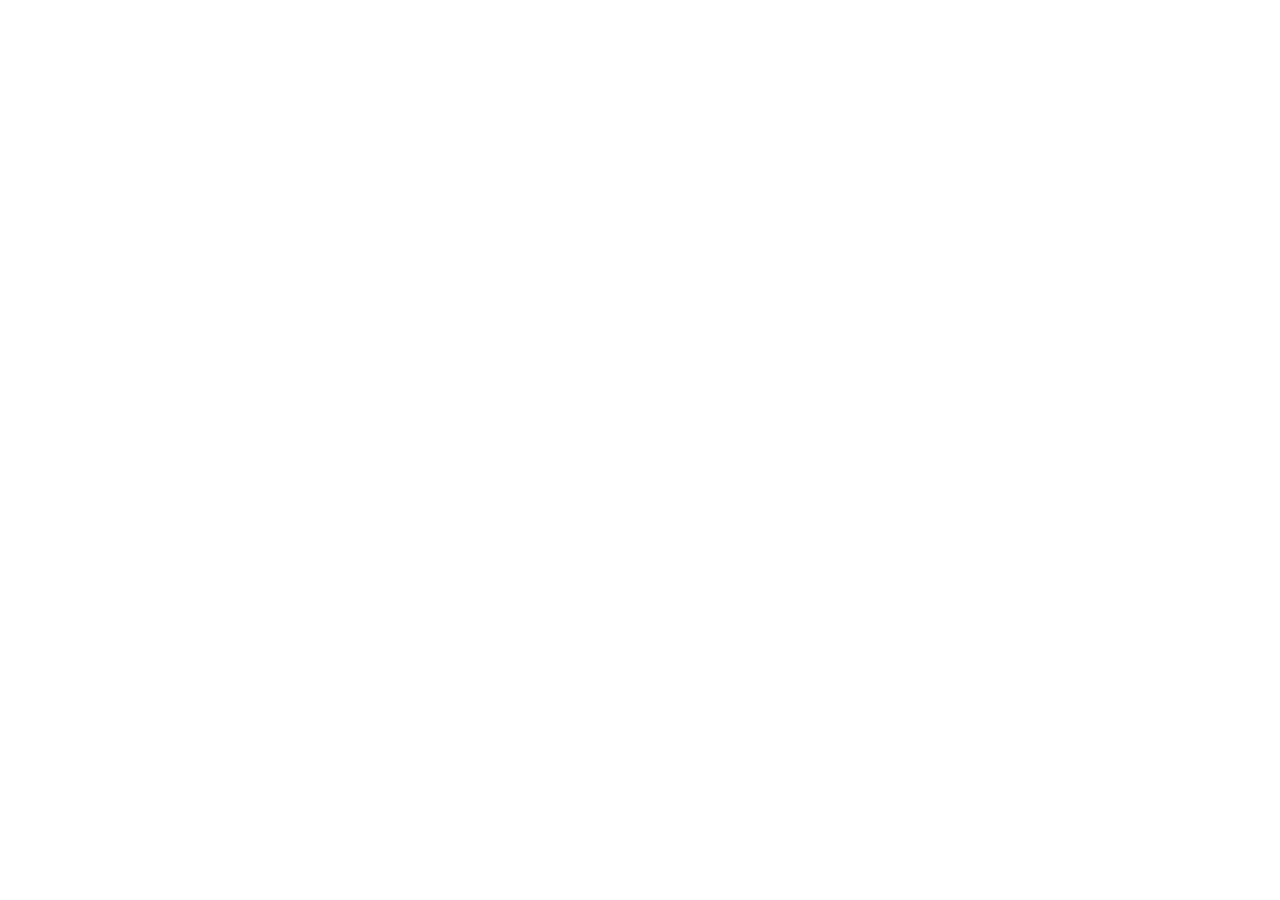
==== article-01.html @ f3f3010a "änderungen" ====
<!DOCTYPE html>
<html lang="en">
<head>
    <meta charset="UTF-8">
    <meta name="viewport" content="width=device-width, initial-scale=1.0">
    <title>Artikel</title>
    <link rel="stylesheet" href="./css/variables.css">
    <link rel="stylesheet" href="./css/fonts.css">
    <link rel="stylesheet" href="./css/style.css">
</head>
<body>
    <header>
        <nav>
            <a href=""></a><a href=""></a><a href=""></a>
        </nav>
    </header>
    
</body>
</html>
---- css/variables.css ----
:root {
/* Farben */
--primary-color: #4EA487;
--secondary-color: #F1C953;
--accent-color:  #54370D;

--text-color: #3D3D3D;
--text-light: #F8F5EB;
--background-color: #ffffff;

--error-color: #B9102F;
--success-color: #4EA487;

/* Schriftarten */
--font-body: 'Palanquin';
--font-heading: 'Palanquin Dark';
--font-heading-article:font-family: 'Arima';

/* Schriftgrößen */
--font-size-xs: 15px;
--font-size-sm: 16px;
--font-size-md: 24px;
--font-size-lg: 24px;
--font-size-xl: 32px;

--font-size-h2: 48px;
--font-size-h1: 64px;

/* Font Weight */
--font-weight-regular: 400;
--font-weight-bold: 700;

/* Line Height */
--line-height-sm: 1.2;
--line-height-md: 1.5;
--line-height-lg: 1.8;

/* Abstände */
--spacing-xs: 4px;
--spacing-sm: 8px;
--spacing-md: 16px;
--spacing-lg: 24px;
--spacing-xl: 32px;

/* Border Radius */
--radius-xs: 12px;
--radius-sm: 16px;
--radius-md: 30px;
--radius-lg: 40px;
--radius-xl: 53px;



/* Schatten */
--shadow-sm:  2px 4px 4px 0px #00000040;
--shadow-md: -9px 5px 20px 0px #00000040;
--shadow-lg: -2px 4px 11.6px 0px #00000040;

/* Transition */
--transition-fast: 0.2s ease;
--transition-normal: 0.3s ease;
}
---- css/fonts.css ----
/* palanquin-regular - latin */
@font-face {
  font-display: swap; /* Check https://developer.mozilla.org/en-US/docs/Web/CSS/@font-face/font-display for other options. */
  font-family: 'Palanquin';
  font-style: normal;
  font-weight: 400;
  src: url('../fonts/palanquin-v17-latin-regular.woff2') format('woff2'); /* Chrome 36+, Opera 23+, Firefox 39+, Safari 12+, iOS 10+ */
}
/* palanquin-600 - latin */
@font-face {
  font-display: swap; /* Check https://developer.mozilla.org/en-US/docs/Web/CSS/@font-face/font-display for other options. */
  font-family: 'Palanquin';
  font-style: normal;
  font-weight: 600;
  src: url('../fonts/palanquin-v17-latin-600.woff2') format('woff2'); /* Chrome 36+, Opera 23+, Firefox 39+, Safari 12+, iOS 10+ */
}
/* palanquin-700 - latin */
@font-face {
  font-display: swap; /* Check https://developer.mozilla.org/en-US/docs/Web/CSS/@font-face/font-display for other options. */
  font-family: 'Palanquin';
  font-style: normal;
  font-weight: 700;
  src: url('../fonts/palanquin-v17-latin-700.woff2') format('woff2'); /* Chrome 36+, Opera 23+, Firefox 39+, Safari 12+, iOS 10+ */
}

/* palanquin-dark-regular - latin */
@font-face {
  font-display: swap; /* Check https://developer.mozilla.org/en-US/docs/Web/CSS/@font-face/font-display for other options. */
  font-family: 'Palanquin Dark';
  font-style: normal;
  font-weight: 400;
  src: url('../fonts/palanquin-dark-v17-latin-regular.woff2') format('woff2'); /* Chrome 36+, Opera 23+, Firefox 39+, Safari 12+, iOS 10+ */
}
/* palanquin-dark-600 - latin */
@font-face {
  font-display: swap; /* Check https://developer.mozilla.org/en-US/docs/Web/CSS/@font-face/font-display for other options. */
  font-family: 'Palanquin Dark';
  font-style: normal;
  font-weight: 600;
  src: url('../fonts/palanquin-dark-v17-latin-600.woff2') format('woff2'); /* Chrome 36+, Opera 23+, Firefox 39+, Safari 12+, iOS 10+ */
}
/* palanquin-dark-700 - latin */
@font-face {
  font-display: swap; /* Check https://developer.mozilla.org/en-US/docs/Web/CSS/@font-face/font-display for other options. */
  font-family: 'Palanquin Dark';
  font-style: normal;
  font-weight: 700;
  src: url('../fonts/palanquin-dark-v17-latin-700.woff2') format('woff2'); /* Chrome 36+, Opera 23+, Firefox 39+, Safari 12+, iOS 10+ */
}

/* arima-regular - latin */
@font-face {
  font-display: swap; /* Check https://developer.mozilla.org/en-US/docs/Web/CSS/@font-face/font-display for other options. */
  font-family: 'Arima';
  font-style: normal;
  font-weight: 400;
  src: url('../fonts/arima-v7-latin-regular.woff2') format('woff2'); /* Chrome 36+, Opera 23+, Firefox 39+, Safari 12+, iOS 10+ */
}
/* arima-700 - latin */
@font-face {
  font-display: swap; /* Check https://developer.mozilla.org/en-US/docs/Web/CSS/@font-face/font-display for other options. */
  font-family: 'Arima';
  font-style: normal;
  font-weight: 700;
  src: url('../fonts/arima-v7-latin-700.woff2') format('woff2'); /* Chrome 36+, Opera 23+, Firefox 39+, Safari 12+, iOS 10+ */
}
---- css/style.css ----
*{
    position: relative;
    box-sizing: border-box;
    padding:0px;
    color:inherit;
    font-size: inherit;
    margin:0px;
}

.content{
    width:100%;
    max-width:1440px;
    height:100%;
    }

header, section, footer{
    display:flex;
    flex-direction: column;
    align-items:center;
}


/* body */

body{
    color:var(--text-color);
    font-family: var(--font-body);
    font-weight:400;
    font-size:var(--font-size-md);
}



/* header */

header{
    width: 100%;
    background-color:var(--primary-color);
}

.header-content{
    display: flex;
    flex-direction: row;
    padding: var(--spacing-md) var(--spacing-sm);
}

header img{
    box-sizing: content-box;
    height:72px;
    width:72px;
    padding-right:53px;
}


/* Menü */

nav ul{
    display: flex;
    flex-direction: row;
    justify-content: center;
}

nav ul li{
    list-style-type: none;
}

nav ul li a{
    text-decoration: none;
    color:var(--text-light);
    padding: var(--spacing-md) var(--spacing-xl);
    font-family: 'Arima';
    font-weight:700;
    /* transition: ; */
}

nav ul li a:hover{
    color:var(--secondary-color);
}








/* Smartphone */
@media screen and (max-width:480px){
    
}


/* Tablet */
@media screen and (max-width:768px){
    
}

/* Laptop */
@media screen and (max-width:1279px){
    
}

/* Desktop */
@media screen and (min-width:1280px){
    
}
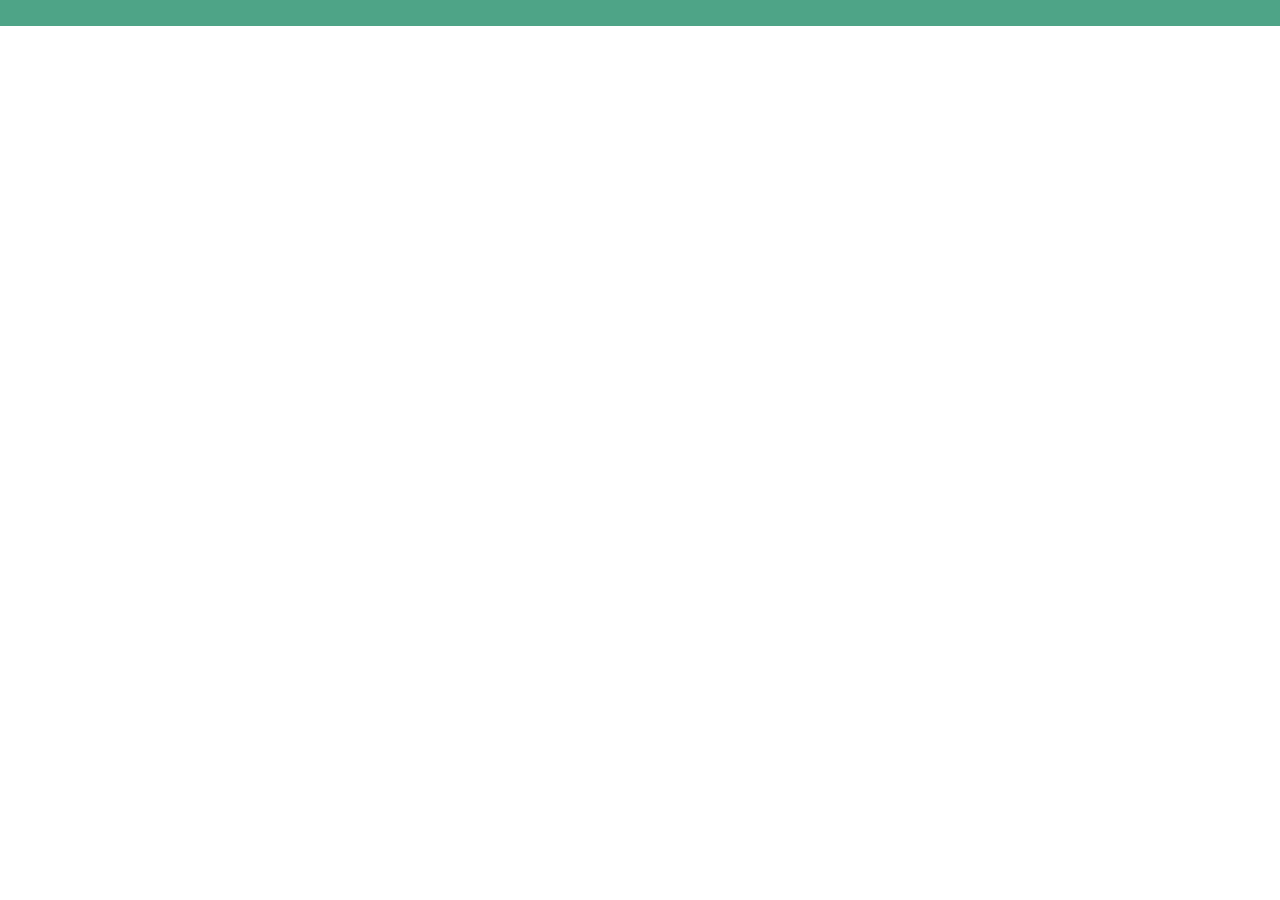
==== commit be9e47e6: "contact form" ====
--- a/article-01.html
+++ b/article-01.html
@@ -4,8 +4,9 @@
     <meta charset="UTF-8">
     <meta name="viewport" content="width=device-width, initial-scale=1.0">
     <title>Artikel</title>
-    <link rel="stylesheet" href="./css/variables.css">
+     <link rel="stylesheet" href="./css/variables.css">
     <link rel="stylesheet" href="./css/fonts.css">
+    <link rel="stylesheet" href="./css/general.css">
     <link rel="stylesheet" href="./css/style.css">
 </head>
 <body>
--- a/css/variables.css
+++ b/css/variables.css
@@ -14,7 +14,7 @@
 /* Schriftarten */
 --font-body: 'Palanquin';
 --font-heading: 'Palanquin Dark';
---font-heading-article:font-family: 'Arima';
+--font-heading-article: 'Arima';
 
 /* Schriftgrößen */
 --font-size-xs: 15px;
@@ -41,6 +41,7 @@
 --spacing-md: 16px;
 --spacing-lg: 24px;
 --spacing-xl: 32px;
+--spacing-100: 100px;
 
 /* Border Radius */
 --radius-xs: 12px;
--- a/css/fonts.css
+++ b/css/fonts.css
@@ -63,4 +63,6 @@
   font-style: normal;
   font-weight: 700;
   src: url('../fonts/arima-v7-latin-700.woff2') format('woff2'); /* Chrome 36+, Opera 23+, Firefox 39+, Safari 12+, iOS 10+ */
-}+}
+
+
--- a/css/general.css
+++ b/css/general.css
@@ -0,0 +1,50 @@
+h1 {
+  font-family: var(--font-heading-article);
+  font-weight: 700;
+  font-size: var(--font-size-h1);
+  margin-bottom: 45px;
+}
+
+h2 {
+  font-family: var(--font-heading-article);
+  font-weight: 700;
+  font-size: var(--font-size-h2);
+  color: var(--primary-color);
+  margin-bottom: 36px;
+}
+
+.primary-button {
+  a {
+    font-family: var(--font-heading-article);
+    color: var(--primary-color);
+    background-color: var(--secondary-color);
+    border-radius: 40px;
+    padding:16px 60px;
+    text-decoration: none;
+    font-weight: 600;
+    transition: all 0.5s;
+  }
+  a:hover{
+    text-shadow:var(--shadow-md);
+    box-shadow: var(--shadow-md);
+  }
+}
+
+
+.primary-button-outline {
+  a {
+    font-family: var(--font-heading-article);
+    color: var(--text-color);
+    background:transparent;
+    border-radius: 40px;
+    border:1px solid #3D3D3D;
+    padding:16px 60px;
+    text-decoration: none;
+    font-weight: 600;
+    transition: all 0.5s;
+  }
+  a:hover{
+    text-shadow:var(--shadow-md);
+    box-shadow: var(--shadow-md);
+  }
+}
--- a/css/style.css
+++ b/css/style.css
@@ -1,106 +1,556 @@
-*{
-    position: relative;
-    box-sizing: border-box;
-    padding:0px;
-    color:inherit;
-    font-size: inherit;
-    margin:0px;
-}
-
-.content{
-    width:100%;
-    max-width:1440px;
-    height:100%;
-    }
-
-header, section, footer{
-    display:flex;
-    flex-direction: column;
-    align-items:center;
-}
-
+* {
+  position: relative;
+  box-sizing: border-box;
+  padding: 0px;
+  color: inherit;
+  font-size: inherit;
+  margin: 0px;
+}
+
+.content {
+  width: 100%;
+  max-width: 1440px;
+  height: 100%;
+  padding:0px 15px;
+}
+
+header,
+section,
+footer {
+  display: flex;
+  flex-direction: column;
+  align-items: center;
+}
 
 /* body */
 
-body{
-    color:var(--text-color);
-    font-family: var(--font-body);
-    font-weight:400;
-    font-size:var(--font-size-md);
-}
-
-
+body {
+  color: var(--text-color);
+  font-family: var(--font-body);
+  font-weight: 400;
+  font-size: var(--font-size-md);
+  line-height: 110%;
+}
 
 /* header */
 
-header{
-    width: 100%;
-    background-color:var(--primary-color);
-}
-
-.header-content{
+header {
+  width: 100%;
+  background-color: var(--primary-color);
+
+  .content {
     display: flex;
     flex-direction: row;
-    padding: var(--spacing-md) var(--spacing-sm);
-}
-
-header img{
+    padding: var(--spacing-lg);
+    align-items: center;
+  }
+
+  a {
+    display: inline-block;
+    height: 100%;
+    line-height: 0px;
+  }
+
+  img {
     box-sizing: content-box;
-    height:72px;
-    width:72px;
-    padding-right:53px;
-}
-
+    height: 72px;
+    width: 72px;
+    padding-right: 73px;
+  }
+}
 
 /* Menü */
 
-nav ul{
+nav ul {
+  display: flex;
+  flex-direction: row;
+  justify-content: center;
+}
+
+nav ul li {
+  list-style-type: none;
+}
+
+nav ul li a {
+  text-decoration: none;
+  color: var(--text-light);
+  padding: var(--spacing-md) var(--spacing-xl);
+  font-family: "Arima";
+  font-weight: 700;
+  transition: all 0.2s;
+}
+
+nav ul li a:hover {
+  color: var(--secondary-color);
+  background: url(../assets/img/menu-active-line.svg) no-repeat center bottom /
+    contain;
+}
+
+
+/* Hero */
+
+.hero{
+    width:100%;
+
+    .content{
+        background:url(../assets/img/hero-cappadocia.jpg) no-repeat center right / contain;
+        border-bottom:30px solid #fff;
+        height: 574px;
+    }
+
+    .text-area{
+        background-image: url(../assets/img/hero-bg.png);
+        background-repeat: no-repeat;
+        background-size:100% 100%;
+        height: 574px;
+        display: flex;
+        align-items: center;
+        animation: hero-move 2s forwards;
+        position: relative;
+    
+    .text{
+        padding-left:100px;
+        width:425px;
+    }
+    
+    p{
+        font-size:28px;
+        line-height: 110%;
+    }
+
+    .spin{
+        position: absolute;
+        top:50%;
+        left:50%;
+        height:160px;
+        width:160px;
+        transform: translate(-50%, -50%);
+    }
+
+.spin img.kreis{
+        animation:spinning 5s  linear infinite;
+    }
+
+    .spin img.flag{
+        position: absolute;
+        top:50%;
+        left:50%;
+        transform: translate(-26%, -31%);
+    }
+
+}
+}
+@keyframes hero-move {
+  from {background-position:center center;}
+  to {background-position:-620px center;}
+}
+
+@keyframes spinning {
+  from {transform:rotate(0deg);}
+  to {transform:rotate(360deg);}
+}
+
+
+
+/* HightlightS */
+
+.highlights-section{
+  text-align:center;
+  padding:100px 0px;
+
+  p{
+    padding:0px 100px 100px 100px;
+     }
+
+  .headline-rocket::before{
+  content: url("../assets/icons/rocket-icon.png");
+  display: inline-block;
+  width: 45px;
+  height: 45px;
+  margin-right: 10px;
+  color:var(--secondary-color);
+  }
+}
+
+
+
+        /* Slider */
+
+.slider-radio{
+  width:99%;
+  height:529px;
+  display: flex;
+  justify-content: center;
+  align-items: flex-end;
+  flex-direction: row;
+  overflow: hidden;
+    border-top-right-radius: 80px;
+  
+  input{
+    z-index:2;
+    margin:0px 5px 20px 5px;
+  }
+
+  input[type="radio"] {
+	transform: scale(1.5);
+  border:none;
+}
+
+.slider-contentbox{
+  backdrop-filter: blur(20px);
+  width: 70%;
+  margin:50px;
+  padding:20px;
+  color:#fff;
+  text-align: left;
+
+  .hightlights-slider-headline{
+    font-family: var(--font-heading);
+    font-size: var(--font-size-h2);
+    line-height: 100%;
+    padding:20px;
+  }
+  p{
+    padding:0px 20px;
+  }
+}
+
+}
+.slider-radio-wrapper{
+  width:100%;
+  height:100%;
+  position:absolute;
+  left:0px;
+  display: flex;
+  transition: all 1s ease-in-out;
+  opacity: 0;
+  
+}
+
+.slider-radio input[value="one"]:checked~.slider-radio-wrapper{
+  opacity: 1;
+}
+
+.slider-radio input[value="two"]:checked~.slider-radio-wrapper{
+  opacity: 1;
+}
+
+.slider-radio input[value="three"]:checked~.slider-radio-wrapper{
+  opacity: 1;
+}
+
+.slider-radio input[value="four"]:checked~.slider-radio-wrapper{
+  opacity: 1;
+}
+
+
+.slider-radio-element{
+  width:100%;
+  height: 100%;
+  position: absolute;
+
+  
+}
+
+.element-one{
+  background:url(../assets/img/top-beach-destinations-1.jpg) no-repeat center center /cover;
+}
+
+.element-two{
+  background:url(../assets/img/top-beach-destinations-2.jpg) no-repeat center center /cover;
+}
+
+.element-three{
+  background:url(../assets/img/top-beach-destinations-3.jpg) no-repeat center center /cover;
+}
+
+.element-four{
+  background:url(../assets/img/top-beach-destinations-4.jpg) no-repeat center center /cover;
+}
+
+
+
+        /* FAQ */
+
+.headline-question::before{
+  content: url("../assets/icons/icon-faq.png");
+  display: inline-block;
+  width: 40px;
+  height: 40px;
+  margin-right: 10px;
+  color:var(--secondary-color);
+  }
+.headline-question{
+  text-align: center;
+}
+
+/* Accordion*/
+.accordion {
+  width: 100%;
+  border-radius: 15px;
+  overflow: hidden;
+}
+
+.accordion-item {
+
+   background-color: var(--secondary-color);
+   border-radius: 15px;
+   margin: 30px 0px;
+   padding:15px;
+ 
+}
+
+.accordion-item:last-of-type {
+}
+
+.accordion-header {
+  display: flex;
+  justify-content: space-between;
+  align-items: center;
+  padding: 12px 0px;
+  background-color: var(--secondary-color);
+  cursor: pointer;
+  font-weight: 700;
+  transition: background-color 0.3s ease;
+  
+}
+
+
+.icon {
+  transition: transform 0.3s ease;
+}
+
+.accordion-content {
+  max-height: 0;
+  overflow: hidden;
+  transition: max-height 0.3s ease;
+  padding: 0 16px;
+  background-color: #fff;
+  border-radius: 15px;
+  
+}
+
+.accordion-content p {
+  
+  font-size: 20px;
+  line-height: 1.5;
+}
+
+
+
+.accordion-item input {
+  display: none;
+}
+
+.accordion-item input:checked ~ .accordion-content {
+  max-height: 200px;
+  padding: 12px 16px;
+}
+
+.accordion-item input:checked + .accordion-header .icon {
+  transform: rotate(180deg);
+}
+
+
+/* Contact Form */
+
+
+
+.contact-form{
+  margin-top:100px;
+}
+
+.contact-contentbox{
+  display: flex;
+  width: 100%;
+  align-items: center;
+  flex-direction: column;
+  gap:0px;
+    p{
+      text-align:center;
+      max-width: 800px;
+      margin-bottom: 60px;
+  }
+}
+
+.headline-contact::before{
+  content: url("../assets/icons/person-pin.png");
+  display: inline-block;
+  width: 40px;
+  height: 40px;
+  margin-right: 10px;
+  color:var(--secondary-color);
+  }
+.headline-contact{
+  text-align: center;
+}
+
+
+form input{
+  border: none;
+  border-bottom: 1px solid black;
+}
+
+.help textarea{
+  border: none;
+  border-bottom: 1px solid black;
+}
+
+.form-halb{
+  display: flex;
+  width: 100%;
+  flex-direction: row;
+  gap:50px;
+  margin-bottom: 60px;
+}
+
+.name label, .name input{
+  width: 100%;
+}
+
+.email label, .email input{
+  width: 100%;
+}
+
+.help label, .help textarea{
+  width: 100%;
+  display: block;
+}
+
+
+.checkbox{
+  font-size: 15px;
+  text-align: center;
+
+
+
+  a{ 
+    color: var(--primary-color);
+    text-decoration: none; 
+    font-weight: 400;   
+  }
+  a:hover{ 
+    font-weight: 600;
+  }
+}
+
+.contact-form .primary-button-outline{
+  text-align: center;
+  margin: 80px 0px 100px 0px;
+}
+
+/* responsive menu */
+
+.mobile-menu{
+    display:none;
+    background:var(--secondary-color);
+    width:100%;
+
+    ul{
+    width: 100%;
     display: flex;
     flex-direction: row;
-    justify-content: center;
-}
-
-nav ul li{
-    list-style-type: none;
-}
-
-nav ul li a{
-    text-decoration: none;
-    color:var(--text-light);
-    padding: var(--spacing-md) var(--spacing-xl);
-    font-family: 'Arima';
-    font-weight:700;
-    /* transition: ; */
-}
-
-nav ul li a:hover{
-    color:var(--secondary-color);
-}
-
-
-
-
+    justify-content: space-around;
+    padding:var(--spacing-lg);
+    }
+
+    li{
+        list-style-type: none;
+    }
+}
 
 
 
 
 /* Smartphone */
-@media screen and (max-width:480px){
+@media screen and (max-width: 480px) {
+  .content {
+    max-width: 480px;
+    min-width:320px;
+    padding:0px 5px;
+  }
+
+  .form-halb{
+    flex-direction: column;
+  }
+}
+
+/* Tablet */
+@media screen and (max-width: 768px) {
+  .content {
+    max-width: 768px;
+  }
+
+  header {
+    nav {
+      display: none;
+    }
+    .content {
+      justify-content: center;
+      padding: var(--spacing-sm);
+    }
+
+    img {
+      padding: 0px;
+    }
+  }
+  .mobile-menu{
+    display:block;
+  }
+}
+
+/* Laptop */
+@media screen and (max-width: 1279px) {
+  .content {
+    max-width: 1279px;
+  }
+
+/* Hero */
+
+.hero{
+    .content{
+        background:url(../assets/img/hero-cappadocia.jpg) no-repeat center right -200px / contain;
+        border-bottom:30px solid #fff;
+        height: 574px;
+    }
+
+    .text-area{
+        background-image: url(../assets/img/hero-bg.png);
+        background-repeat: no-repeat;
+        background-size:100% 100%;
+        height: 574px;
+        display: flex;
+        align-items: center;
+        animation: hero-move 2s forwards;
+        position: relative;
     
-}
-
-
-/* Tablet */
-@media screen and (max-width:768px){
+    .text{
+        padding-left:100px;
+        width:425px;
+    }
     
-}
-
-/* Laptop */
-@media screen and (max-width:1279px){
+    p{
+        font-size:28px;
+        line-height: 110%;
+    }
+
+    .spin{
+        position: absolute;
+        top:50%;
+        left:50%;
+        height:160px;
+        width:160px;
+        transform: translate(-50%, -50%);
+    }
     
+
+
+
 }
 
 /* Desktop */
-@media screen and (min-width:1280px){
-    
-}+@media screen and (min-width: 1280px) {
+  .content {
+    max-width: 1280px;
+  }
+}
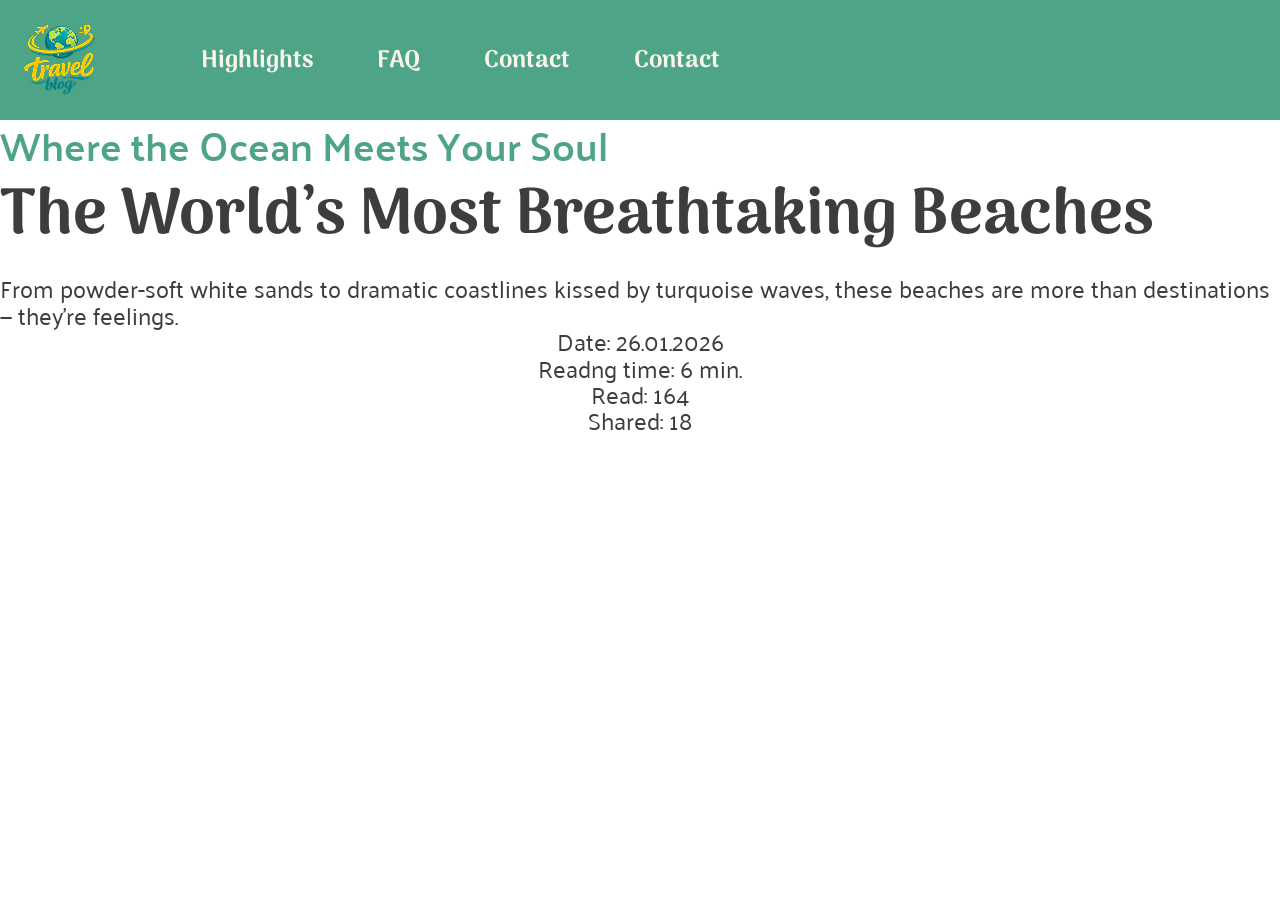
==== commit 1a70b9f0: "änderungen header" ====
--- a/article-01.html
+++ b/article-01.html
@@ -4,17 +4,42 @@
     <meta charset="UTF-8">
     <meta name="viewport" content="width=device-width, initial-scale=1.0">
     <title>Artikel</title>
-     <link rel="stylesheet" href="./css/variables.css">
+    <link rel="stylesheet" href="./css/variables.css">
     <link rel="stylesheet" href="./css/fonts.css">
     <link rel="stylesheet" href="./css/general.css">
-    <link rel="stylesheet" href="./css/style.css">
+    <link rel="stylesheet" href="./css/style2.css">
 </head>
 <body>
     <header>
-        <nav>
-            <a href=""></a><a href=""></a><a href=""></a>
-        </nav>
+        <div class="content">
+
+            <a href="index.html"><img class="logo" src="./assets/img/logo-travel-blog.png" alt="Travel Blog logo"></a>
+            <nav>
+                <ul>
+                    <li><a href="">Highlights</a></li>
+                    <li><a href="">FAQ</a></li>
+                    <li><a href="">Contact</a></li>
+                    <li><a href="">Contact</a></li>
+                </ul>
+            </nav>
+
+        </div>
     </header>
+    <main>
+        <section class="article-intro">
+            <div class="content">
+                <h3>Where the Ocean Meets Your Soul </h3>
+                <h1>The World’s Most Breathtaking Beaches</h1>
+                <p>From powder-soft white sands to dramatic coastlines kissed by turquoise waves, these beaches are more than destinations — they’re feelings.</p>
+                <section class="actricle-feature">
+                    <div class="date">Date: 26.01.2026</div>
+                    <div class="date">Readng time: 6 min.</div>
+                    <div class="date">Read: 164</div>
+                    <div class="date">Shared: 18</div>
+                </section>
+
+        </section>
+    </main>
     
 </body>
 </html>
--- a/css/general.css
+++ b/css/general.css
@@ -9,6 +9,16 @@
   font-family: var(--font-heading-article);
   font-weight: 700;
   font-size: var(--font-size-h2);
+  color: var(--primary-color);
+  margin-bottom: 36px;
+}
+
+h3 {
+  font-family: 'Palanquin';
+  font-style: normal;
+  font-weight: 600;
+  font-size: 40px;
+  line-height: 120%;
   color: var(--primary-color);
   margin-bottom: 36px;
 }
@@ -47,4 +57,4 @@
     text-shadow:var(--shadow-md);
     box-shadow: var(--shadow-md);
   }
-}
+}
--- a/css/style2.css
+++ b/css/style2.css
@@ -0,0 +1,267 @@
+* {
+  position: relative;
+  box-sizing: border-box;
+  padding: 0px;
+  color: inherit;
+  font-size: inherit;
+  margin: 0px;
+}
+
+.content {
+  width: 100%;
+  max-width: 1440px;
+  height: 100%;
+}
+
+header,
+section,
+footer {
+  display: flex;
+  flex-direction: column;
+  align-items: center;
+}
+
+/* body */
+
+body {
+  color: var(--text-color);
+  font-family: var(--font-body);
+  font-weight: 400;
+  font-size: var(--font-size-md);
+  line-height: 110%;
+}
+
+/* header */
+
+header {
+  width: 100%;
+  background-color: var(--primary-color);
+
+  .content {
+    display: flex;
+    flex-direction: row;
+    padding: var(--spacing-lg);
+    align-items: center;
+  }
+
+  a {
+    display: inline-block;
+    height: 100%;
+    line-height: 0px;
+  }
+
+  img {
+    box-sizing: content-box;
+    height: 72px;
+    width: 72px;
+    padding-right: 73px;
+  }
+}
+
+/* Menü */
+
+nav ul {
+  display: flex;
+  flex-direction: row;
+  justify-content: center;
+}
+
+nav ul li {
+  list-style-type: none;
+}
+
+nav ul li a {
+  text-decoration: none;
+  color: var(--text-light);
+  padding: var(--spacing-md) var(--spacing-xl);
+  font-family: "Arima";
+  font-weight: 700;
+  transition: all 0.2s;
+}
+
+nav ul li a:hover {
+  color: var(--secondary-color);
+  background: url(../assets/img/menu-active-line.svg) no-repeat center bottom /
+    contain;
+}
+
+
+/* Hero */
+
+.hero{
+    width:100%;
+
+    .content{
+        background:url(../assets/img/hero-cappadocia.jpg) no-repeat center right / contain;
+        border-bottom:30px solid #fff;
+        height: 574px;
+    }
+
+    .text-area{
+        background-image: url(../assets/img/hero-bg.png);
+        background-repeat: no-repeat;
+        background-size:100% 100%;
+        height: 574px;
+        display: flex;
+        align-items: center;
+        animation: hero-move 2s forwards;
+        position: relative;
+    
+    .text{
+        padding-left:100px;
+        width:425px;
+    }
+    
+    p{
+        font-size:28px;
+        line-height: 110%;
+    }
+
+    .spin{
+        position: absolute;
+        top:50%;
+        left:50%;
+        height:160px;
+        width:160px;
+        transform: translate(-50%, -50%);
+    }
+
+.spin img.kreis{
+        animation:spinning 5s  linear infinite;
+    }
+
+    .spin img.flag{
+        position: absolute;
+        top:50%;
+        left:50%;
+        transform: translate(-26%, -31%);
+    }
+
+}
+}
+@keyframes hero-move {
+  from {background-position:center center;}
+  to {background-position:-620px center;}
+}
+
+@keyframes spinning {
+  from {transform:rotate(0deg);}
+  to {transform:rotate(360deg);}
+}
+
+
+
+
+
+
+
+
+/* responsive menu */
+
+.mobile-menu{
+    display:none;
+    background:var(--secondary-color);
+    width:100%;
+
+    ul{
+    width: 100%;
+    display: flex;
+    flex-direction: row;
+    justify-content: space-around;
+    padding:var(--spacing-lg);
+    }
+
+    li{
+        list-style-type: none;
+    }
+}
+
+
+
+
+/* Smartphone */
+@media screen and (max-width: 480px) {
+  .content {
+    max-width: 480px;
+  }
+}
+
+/* Tablet */
+@media screen and (max-width: 768px) {
+  .content {
+    max-width: 768px;
+  }
+
+  header {
+    nav {
+      display: none;
+    }
+    .content {
+      justify-content: center;
+      padding: var(--spacing-sm);
+    }
+
+    img {
+      padding: 0px;
+    }
+  }
+  .mobile-menu{
+    display:block;
+  }
+}
+
+/* Laptop */
+@media screen and (max-width: 1279px) {
+  .content {
+    max-width: 1279px;
+  }
+
+/* Hero */
+
+.hero{
+    .content{
+        background:url(../assets/img/hero-cappadocia.jpg) no-repeat center right -200px / contain;
+        border-bottom:30px solid #fff;
+        height: 574px;
+    }
+
+    .text-area{
+        background-image: url(../assets/img/hero-bg.png);
+        background-repeat: no-repeat;
+        background-size:100% 100%;
+        height: 574px;
+        display: flex;
+        align-items: center;
+        animation: hero-move 2s forwards;
+        position: relative;
+    
+    .text{
+        padding-left:100px;
+        width:425px;
+    }
+    
+    p{
+        font-size:28px;
+        line-height: 110%;
+    }
+
+    .spin{
+        position: absolute;
+        top:50%;
+        left:50%;
+        height:160px;
+        width:160px;
+        transform: translate(-50%, -50%);
+    }
+    
+
+
+
+}
+
+/* Desktop */
+@media screen and (min-width: 1280px) {
+  .content {
+    max-width: 1280px;
+  }
+}
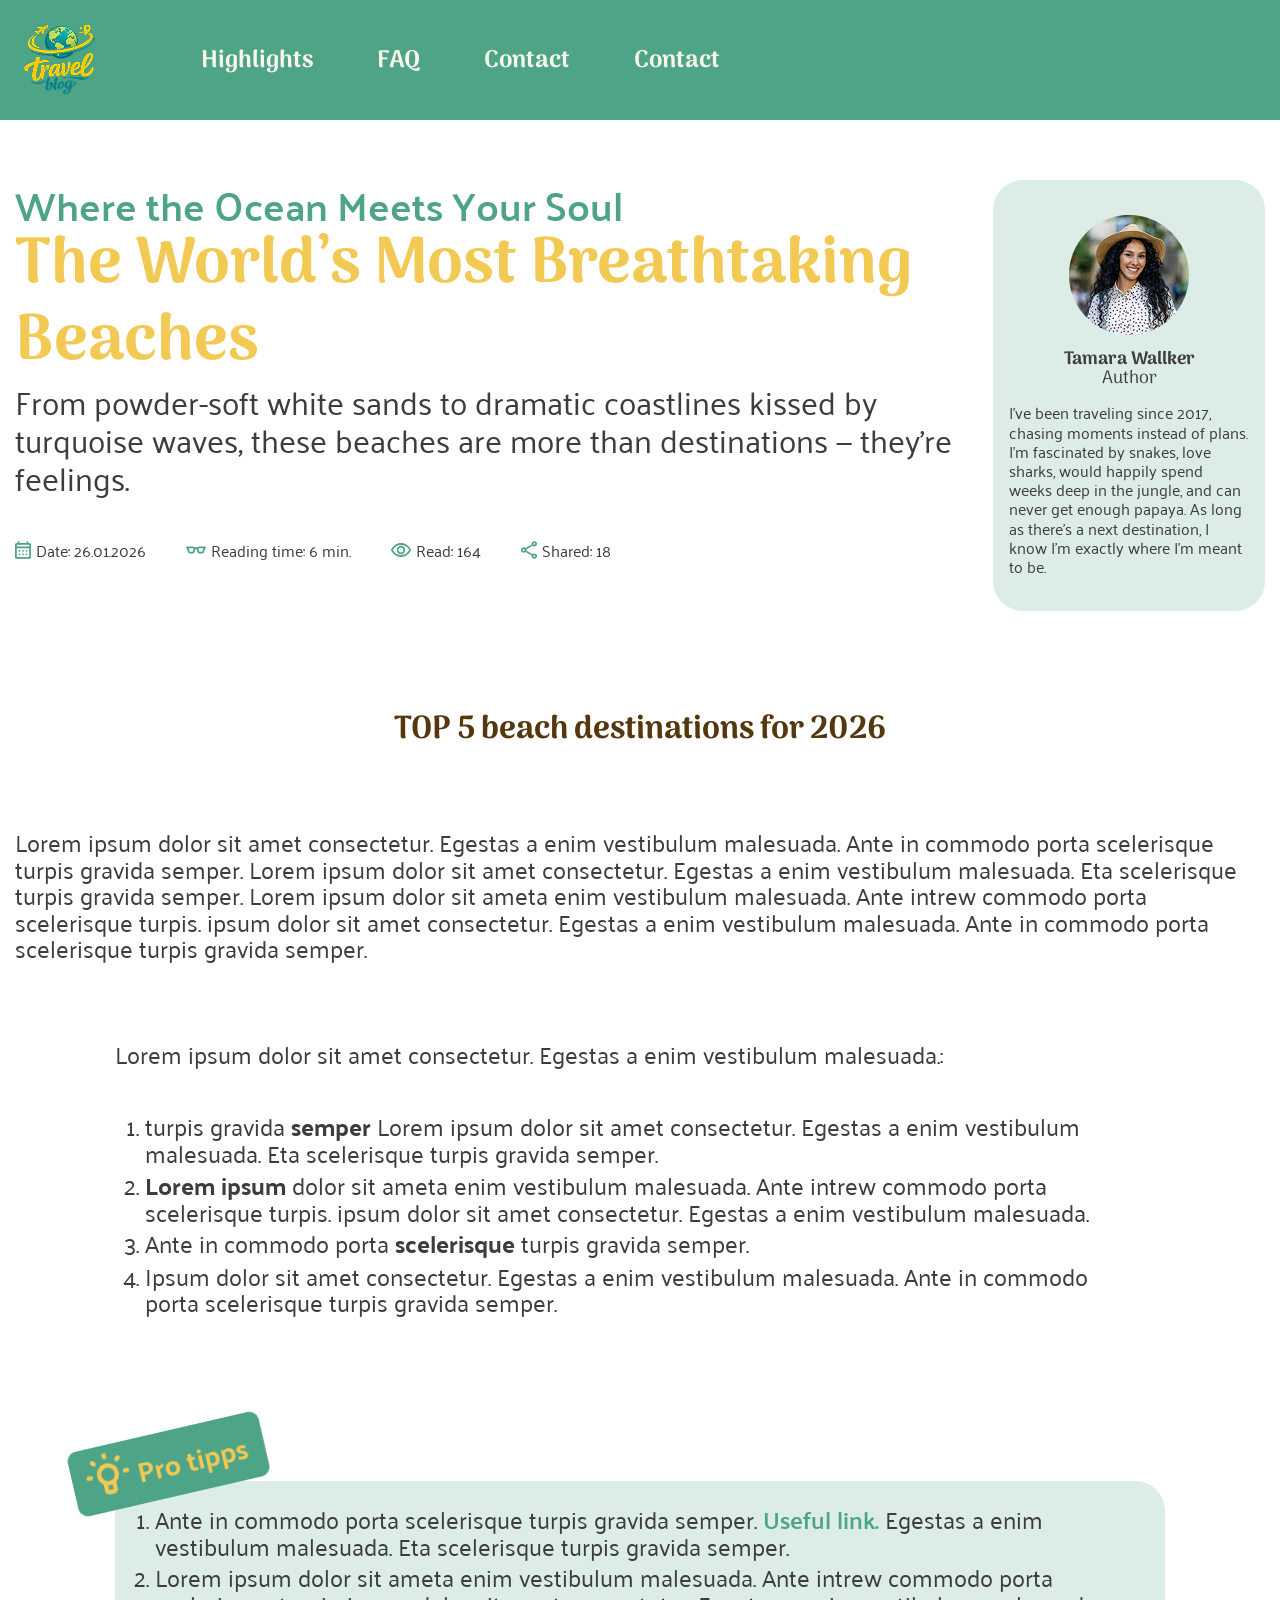
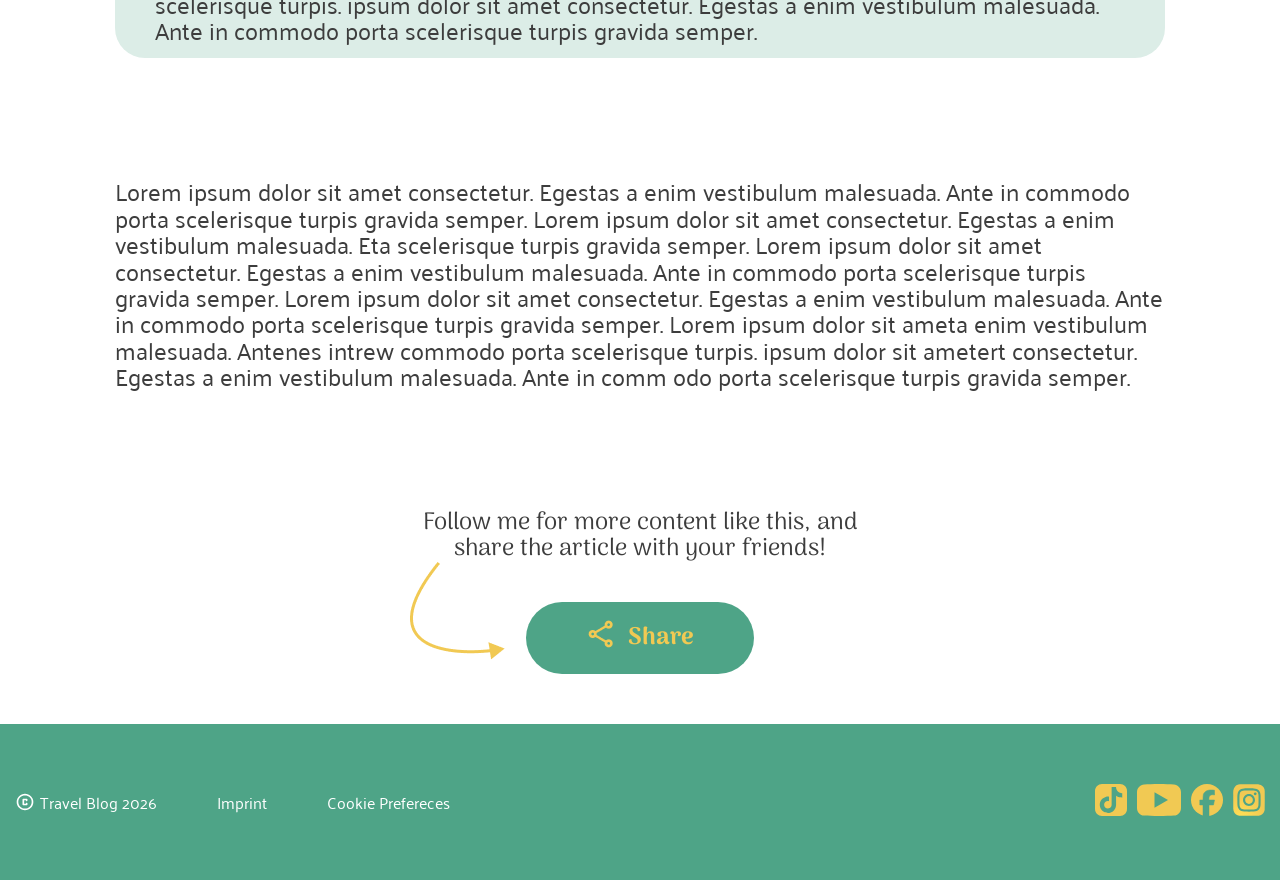
==== commit 054f7b01: "Artikelseiten" ====
--- a/article-01.html
+++ b/article-01.html
@@ -1,15 +1,18 @@
 <!DOCTYPE html>
 <html lang="en">
+
 <head>
     <meta charset="UTF-8">
     <meta name="viewport" content="width=device-width, initial-scale=1.0">
-    <title>Artikel</title>
+    <title>Startseite</title>
     <link rel="stylesheet" href="./css/variables.css">
     <link rel="stylesheet" href="./css/fonts.css">
     <link rel="stylesheet" href="./css/general.css">
-    <link rel="stylesheet" href="./css/style2.css">
+    <link rel="stylesheet" href="./css/style.css">
 </head>
+
 <body>
+    <!-- Header -->
     <header>
         <div class="content">
 
@@ -28,18 +31,136 @@
     <main>
         <section class="article-intro">
             <div class="content">
-                <h3>Where the Ocean Meets Your Soul </h3>
-                <h1>The World’s Most Breathtaking Beaches</h1>
-                <p>From powder-soft white sands to dramatic coastlines kissed by turquoise waves, these beaches are more than destinations — they’re feelings.</p>
-                <section class="actricle-feature">
-                    <div class="date">Date: 26.01.2026</div>
-                    <div class="date">Readng time: 6 min.</div>
-                    <div class="date">Read: 164</div>
-                    <div class="date">Shared: 18</div>
+                <div class="intro-text">
+                    <h2>Where the Ocean Meets Your Soul </h2>
+                    <h1>The World’s Most Breathtaking Beaches</h1>
+                    <p>From powder-soft white sands to dramatic coastlines kissed by turquoise waves, these beaches are
+                        more
+                        than destinations — they’re feelings.</p>
+                    <section class="article-feature">
+                        <div><img src="assets/icons/article-calendar.svg" alt"Icon">Date: 26.01.2026</div>
+                        <div><img src="assets/icons/article-reading.svg" alt"Icon">Reading time: 6 min.</div>
+                        <div><img src="assets/icons/article-visibility.svg" alt"Icon">Read: 164</div>
+                        <div><img src="assets/icons/article-share.svg" alt"Icon">Shared: 18</div>
+                    </section>
+                </div>
+                <div class="autorenbox">
+                    <img src="assets/img/tamara-travel-blog-author.png" alt="Tamara Wallher">
+                    <p class="autorentitel"><span>Tamara Wallker</span> <br>Author</p>
+                    <p>I’ve been traveling since 2017, chasing moments instead of plans.
+                        I’m fascinated by snakes, love sharks, would happily spend weeks deep in the jungle, and can
+                        never get enough papaya. As long as there’s a next destination, I know I’m exactly where I’m
+                        meant to be.</p>
+                </div>
+            </div>
+        </section>
+        <section class="top-beaches">
+            <div class="content">
+                <h3>TOP 5 beach destinations for 2026</h3>
+                <!-- <section class="carousel">
+
+
+                    <div class="carousel-wrapper">
+                        <div class="carousel-element carousel-one"></div>
+                        <div class="carousel-element carousel-two"></div>
+                        <div class="carousel-element carousel-three"></div>
+                        <div class="carousel-element carousel-four"></div>
+                        <div class="carousel-element carousel-five"></div>
+                    </div>
+                    <div class="carousel-radios">
+                        <input type="radio" name="carousel" value="one" checked>
+                        <input type="radio" name="carousel" value="two">
+                        <input type="radio" name="carousel" value="three">
+                        <input type="radio" name="carousel" value="four">
+                        <input type="radio" name="carousel" value="five">
+                    </div>
+
+                </section> -->
+
+                <p>Lorem ipsum dolor sit amet consectetur. Egestas a enim vestibulum malesuada. Ante in commodo porta
+                    scelerisque turpis gravida semper. Lorem ipsum dolor sit amet consectetur. Egestas a enim vestibulum
+                    malesuada. Eta scelerisque turpis gravida semper. Lorem ipsum dolor sit ameta enim vestibulum
+                    malesuada. Ante intrew commodo porta scelerisque turpis. ipsum dolor sit amet consectetur. Egestas a
+                    enim vestibulum malesuada. Ante in commodo porta scelerisque turpis gravida semper. </p>
+                <section class="beaches-list">
+                    <p>Lorem ipsum dolor sit amet consectetur. Egestas a enim vestibulum malesuada.:
+                    <ol>
+                        <li>turpis gravida <strong>semper</strong> Lorem ipsum dolor sit amet consectetur. Egestas a
+                            enim
+                            vestibulum malesuada. Eta scelerisque turpis gravida semper. </li>
+                        <li><strong>Lorem ipsum</strong> dolor sit ameta enim vestibulum malesuada. Ante intrew commodo
+                            porta scelerisque turpis. ipsum dolor sit amet consectetur. Egestas a enim vestibulum
+                            malesuada.
+                        </li>
+                        <li>Ante in commodo porta <strong>scelerisque</strong> turpis gravida semper. </li>
+                        <li>Ipsum dolor sit amet consectetur. Egestas a enim vestibulum malesuada. Ante in commodo porta
+                            scelerisque turpis gravida semper. </li>
+                    </ol>
+                    </p>
+                    <section class="pro-tipps">
+                        <div class="pro-badge"><img src="assets/img/pro-badge.png" alt="Pro Tipps Badge"></div>
+                        <ol>
+                            <li>Ante in commodo porta scelerisque turpis gravida semper.<a class="text-button" href="">
+                                    Useful link.</a> Egestas a enim
+                                vestibulum malesuada. Eta scelerisque turpis gravida semper.
+                            </li>
+                            <li>Lorem ipsum dolor sit ameta enim vestibulum malesuada. Ante intrew commodo porta
+                                scelerisque turpis. ipsum dolor sit amet consectetur. Egestas a enim vestibulum
+                                malesuada. Ante in commodo porta scelerisque turpis gravida semper. </li>
+                        </ol>
+                    </section>
+                    <p>Lorem ipsum dolor sit amet consectetur. Egestas a enim vestibulum malesuada. Ante in commodo
+                        porta scelerisque turpis gravida semper. Lorem ipsum dolor sit amet consectetur. Egestas a enim
+                        vestibulum malesuada. Eta scelerisque turpis gravida semper. Lorem ipsum dolor sit amet
+                        consectetur.
+                        Egestas a enim vestibulum malesuada. Ante in commodo porta scelerisque turpis gravida semper.
+                        Lorem ipsum dolor sit amet consectetur. Egestas a enim vestibulum malesuada. Ante in commodo
+                        porta scelerisque turpis gravida semper. Lorem ipsum dolor sit ameta enim vestibulum malesuada.
+                        Antenes intrew commodo porta scelerisque turpis. ipsum dolor sit ametert consectetur. Egestas a
+                        enim vestibulum malesuada. Ante in comm odo porta scelerisque turpis gravida semper. </p>
                 </section>
+                <section>
+                    <section class="follow-me">
+                        <div class="arrow"><img src="assets/icons/arrow.png"></div>
+                        <p>Follow me for more content like this, and share the article with your friends!</p>
+                        <div class="secondary-button"><a href=""><span class="share-button"></span> Share</a></div>
+                    </section>
+                </section>
+            </div>
+        </section>
 
-        </section>
     </main>
-    
+
+    <footer>
+        <div class="content">
+            <section class="footer-logo-menu">
+                <div class="copyright"><img src="assets/icons/icon-copyright.svg">
+                    <p>Travel Blog 2026</p>
+                </div>
+                <a href="">Imprint</a>
+                <a href="">Cookie Prefereces</a>
+            </section>
+            <section class="social-links">
+                <a href="" target="_blank"><img src="assets/icons/icon-tiktok.svg" alt="Icon Tiktok"></a>
+                <a href="" target="_blank"><img src="assets/icons/icon-youtube.svg" alt="Icon Youtube"></a>
+                <a href="" target="_blank"><img src="assets/icons/facebook-icon.svg" alt="Icon Facebook"></a>
+                <a href="" target="_blank"><img src="assets/icons/instagram-icon.svg" alt="Icon Instagram"></a>
+            </section>
+        </div>
+        <div class="mobile-menu">
+            <div class="content">
+                <ul>
+                    <li><a href=""><img src="assets/icons/home-icon.svg" alt="Icon Homepage"></a></li>
+                    <li><a href=""><img src="assets/icons/rocket-icon.svg" alt="Icon Rocket"></a></li>
+                    <li><a href=""><img src="assets/icons/help-icon.svg" alt="Icon Help"></a></li>
+                    <li><a href=""><img src="assets/icons/user-icon.svg" alt="Icon User"></a></li>
+                </ul>
+            </div>
+
+        </div>
+    </footer>
+
+
 </body>
+
 </html>
--- a/css/variables.css
+++ b/css/variables.css
@@ -23,7 +23,7 @@
 --font-size-lg: 24px;
 --font-size-xl: 32px;
 
---font-size-h2: 48px;
+--font-size-h2: 40px;
 --font-size-h1: 64px;
 
 /* Font Weight */
--- a/css/general.css
+++ b/css/general.css
@@ -1,11 +1,47 @@
-h1 {
+* {
+  position: relative;
+  box-sizing: border-box;
+  padding: 0px;
+  color: inherit;
+  font-size: inherit;
+  margin: 0px;
+}
+
+.content {
+  width: 100%;
+  max-width: 1440px;
+  height: 100%;
+  padding: 0px 15px;
+  padding: 0px 15px;
+}
+
+header,
+section,
+footer {
+  display: flex;
+  flex-direction: column;
+  align-items: center;
+}
+
+/* body */
+
+body {
+  color: var(--text-color);
+  font-family: var(--font-body);
+  font-weight: 400;
+  font-size: var(--font-size-md);
+  line-height: 110%;
+}
+
+
+#homepage h1 {
   font-family: var(--font-heading-article);
   font-weight: 700;
   font-size: var(--font-size-h1);
   margin-bottom: 45px;
 }
 
-h2 {
+#homepage h2 {
   font-family: var(--font-heading-article);
   font-weight: 700;
   font-size: var(--font-size-h2);
@@ -13,13 +49,32 @@
   margin-bottom: 36px;
 }
 
+
+h1 {
+  font-family: var(--font-heading-article);
+  font-weight: 700;
+  font-size: var(--font-size-h1);
+  color: var(--secondary-color);
+  line-height: 120%;
+}
+
+h2 {
+  font-family: var(--font-size-h2);
+  font-weight: 600;
+  font-size: var(--font-size-h2);
+  color: var(--primary-color);
+  line-height: 120%;
+}
+
+
+
 h3 {
-  font-family: 'Palanquin';
+  font-family: var(--font-heading-article);
   font-style: normal;
   font-weight: 600;
-  font-size: 40px;
+  font-size: 32px;
   line-height: 120%;
-  color: var(--primary-color);
+  color: var(--accent-color);
   margin-bottom: 36px;
 }
 
@@ -57,4 +112,64 @@
     text-shadow:var(--shadow-md);
     box-shadow: var(--shadow-md);
   }
-}+}
+
+a.text-button{
+  font-weight: 600;
+  color: var(--primary-color);
+  text-decoration: none;
+}
+
+.secondary-button {
+  a {
+    font-family: var(--font-heading-article);
+    color: var(--secondary-color);
+    background-color: var(--primary-color);
+    border-radius: 40px;
+    padding:16px 60px;
+    text-decoration: none;
+    font-weight: 600;
+    transition: all 0.5s;
+  }
+  a:hover{
+    text-shadow:var(--shadow-md);
+    box-shadow: var(--shadow-md);
+  }
+}
+
+
+/* Desktop */
+@media screen and (min-width: 1280px) {
+
+}
+
+
+
+/* Laptop */
+@media screen and (max-width: 1279px) {
+
+  
+}
+
+/* Tablet */
+@media screen and (max-width: 768px) {
+    h1{
+        font-size: 40px;
+    }
+    h2{
+        font-size: 40px;
+    }
+
+}
+
+
+/* Smartphone */
+@media screen and (max-width: 480px) {
+
+   
+
+}
+
+
+
+
--- a/css/style.css
+++ b/css/style.css
@@ -0,0 +1,905 @@
+/* #region header */
+
+header {
+  width: 100%;
+  background-color: var(--primary-color);
+
+  .content {
+    display: flex;
+    flex-direction: row;
+    padding: var(--spacing-lg);
+    align-items: center;
+  }
+
+  a {
+    display: inline-block;
+    height: 100%;
+    line-height: 0px;
+  }
+
+  img {
+    box-sizing: content-box;
+    height: 72px;
+    width: 72px;
+    padding-right: 73px;
+  }
+}
+
+/* #endregion header */
+
+/* #region Menü */
+
+nav ul {
+  display: flex;
+  flex-direction: row;
+  justify-content: center;
+}
+
+nav ul li {
+  list-style-type: none;
+}
+
+nav ul li a {
+  text-decoration: none;
+  color: var(--text-light);
+  padding: var(--spacing-md) var(--spacing-xl);
+  font-family: "Arima";
+  font-weight: 700;
+  transition: all 0.2s;
+}
+
+nav ul li a:hover {
+  color: var(--secondary-color);
+  background: url(../assets/img/menu-active-line.svg) no-repeat center bottom /
+    contain;
+}
+
+/* #endregion */
+
+/* #region Hero */
+
+.hero {
+  width: 100%;
+
+  .content {
+    background: url(../assets/img/hero-cappadocia.jpg) no-repeat center right /
+      auto 100%;
+    border-bottom: 30px solid #fff;
+    height: 574px;
+    padding: 0px;
+  }
+
+  .text-area {
+    position: relative;
+    height: 574px;
+    display: flex;
+    align-items: center;
+    animation: hero-move 2s forwards;
+
+    .text {
+      padding-left: 100px;
+      width: 425px;
+      z-index: 2;
+    }
+
+    p {
+      font-size: 28px;
+      line-height: 110%;
+    }
+
+    .yellow-area {
+      background: url(../assets/img/hero-bg.png) no-repeat right center / auto
+        100%;
+      height: 574px;
+      position: absolute;
+      left: 0px;
+      bottom: 0px;
+      width: 65%;
+    }
+    .spin {
+      position: absolute;
+      top: 50%;
+      right: 0%;
+      height: 160px;
+      width: 160px;
+      transform: translate(-50%, -50%);
+    }
+
+    .spin img.kreis {
+      animation: spinning 5s linear infinite;
+    }
+
+    .spin img.flag {
+      position: absolute;
+      top: 50%;
+      left: 50%;
+      transform: translate(-26%, -31%);
+    }
+  }
+}
+@keyframes hero-move {
+  from {
+    transform: translateX(-100%);
+  }
+  to {
+    transform: translateX(0);
+  }
+}
+
+@keyframes spinning {
+  from {
+    transform: rotate(0deg);
+  }
+  to {
+    transform: rotate(360deg);
+  }
+}
+
+/* #endregion */
+
+
+
+.highlights-section {
+  text-align: center;
+  padding: 100px 0px;
+
+  p {
+    padding: 0px 100px 100px 100px;
+  }
+
+  .headline-rocket::before {
+    content: url("../assets/icons/rocket-icon.png");
+    display: inline-block;
+    width: 45px;
+    height: 45px;
+    margin-right: 10px;
+    color: var(--secondary-color);
+  }
+}
+
+/* #region Slider */
+
+.slider-radio {
+  width: 99%;
+  height: 529px;
+  display: flex;
+  justify-content: center;
+  align-items: flex-end;
+  flex-direction: row;
+  overflow: hidden;
+  border-top-right-radius: 80px;
+
+  input {
+    z-index: 2;
+    margin: 0px 5px 20px 5px;
+  }
+
+  input[type="radio"] {
+    transform: scale(1.5);
+    border: none;
+  }
+
+  .slider-contentbox {
+    backdrop-filter: blur(20px);
+    width: 70%;
+    margin: 50px;
+    padding: 20px;
+    color: #fff;
+    text-align: left;
+
+    .hightlights-slider-headline {
+      font-family: var(--font-heading);
+      font-size: var(--font-size-h2);
+      line-height: 100%;
+      padding: 20px;
+    }
+    p {
+      padding: 0px 20px;
+    }
+  }
+}
+.slider-radio-wrapper {
+  width: 100%;
+  height: 100%;
+  position: absolute;
+  left: 0px;
+  display: flex;
+  transition: all 1s ease-in-out;
+  opacity: 0;
+}
+
+.slider-radio input[value="one"]:checked ~ .slider-radio-wrapper {
+  opacity: 1;
+}
+
+.slider-radio input[value="two"]:checked ~ .slider-radio-wrapper {
+  opacity: 1;
+}
+
+.slider-radio input[value="three"]:checked ~ .slider-radio-wrapper {
+  opacity: 1;
+}
+
+.slider-radio input[value="four"]:checked ~ .slider-radio-wrapper {
+  opacity: 1;
+}
+
+.slider-radio-element {
+  width: 100%;
+  height: 100%;
+  position: absolute;
+}
+
+.element-one {
+  background: url(../assets/img/top-beach-destinations-1.jpg) no-repeat center
+    center / cover;
+}
+
+.element-two {
+  background: url(../assets/img/top-beach-destinations-2.jpg) no-repeat center
+    center / cover;
+}
+
+.element-three {
+  background: url(../assets/img/top-beach-destinations-3.jpg) no-repeat center
+    center / cover;
+}
+
+.element-four {
+  background: url(../assets/img/top-beach-destinations-4.jpg) no-repeat center
+    center / cover;
+}
+
+/* #endregion */
+
+/* #region FAQ */
+
+.headline-question::before {
+  content: url("../assets/icons/icon-faq.png");
+  display: inline-block;
+  width: 40px;
+  height: 40px;
+  margin-right: 10px;
+  color: var(--secondary-color);
+}
+.headline-question {
+  text-align: center;
+}
+
+/* Accordion*/
+.accordion {
+  width: 100%;
+  border-radius: 15px;
+  overflow: hidden;
+}
+
+.accordion-item {
+  background-color: var(--secondary-color);
+  border-radius: 15px;
+  margin: 30px 0px;
+  padding: 15px;
+}
+
+.accordion-header {
+  display: flex;
+  justify-content: space-between;
+  align-items: center;
+  padding: 12px 0px;
+  background-color: var(--secondary-color);
+  cursor: pointer;
+  font-weight: 700;
+  transition: background-color 0.3s ease;
+}
+
+.icon {
+  transition: transform 0.3s ease;
+}
+
+.accordion-content {
+  max-height: 0;
+  overflow: hidden;
+  transition: max-height 0.3s ease;
+  padding: 0 16px;
+  background-color: #fff;
+  border-radius: 15px;
+}
+
+.accordion-content p {
+  font-size: 20px;
+  line-height: 1.5;
+}
+
+.accordion-item input {
+  display: none;
+}
+
+.accordion-item input:checked ~ .accordion-content {
+  max-height: 200px;
+  padding: 12px 16px;
+}
+
+.accordion-item input:checked + .accordion-header .icon {
+  transform: rotate(180deg);
+}
+/* #endregion */
+
+/* #region Contact Form */
+
+.contact-form {
+  margin-top: 100px;
+}
+
+.contact-contentbox {
+  display: flex;
+  width: 100%;
+  align-items: center;
+  flex-direction: column;
+  gap: 0px;
+  p {
+    text-align: center;
+    max-width: 800px;
+    margin-bottom: 60px;
+  }
+}
+
+.headline-contact::before {
+  content: url("../assets/icons/person-pin.png");
+  display: inline-block;
+  width: 40px;
+  height: 40px;
+  margin-right: 10px;
+  color: var(--secondary-color);
+}
+.headline-contact {
+  text-align: center;
+}
+
+form input {
+  border: none;
+  border-bottom: 1px solid black;
+}
+
+.help textarea {
+  border: none;
+  border-bottom: 1px solid black;
+}
+
+.form-halb {
+  display: flex;
+  width: 100%;
+  flex-direction: row;
+  gap: 50px;
+  margin-bottom: 60px;
+}
+
+.name label,
+.name input {
+  width: 100%;
+}
+
+.email label,
+.email input {
+  width: 100%;
+}
+
+.help label,
+.help textarea {
+  width: 100%;
+  display: block;
+}
+
+.checkbox {
+  font-size: 15px;
+  text-align: center;
+
+  a {
+    color: var(--primary-color);
+    text-decoration: none;
+    font-weight: 400;
+  }
+  a:hover {
+    font-weight: 600;
+  }
+}
+
+.contact-form .primary-button-outline {
+  text-align: center;
+  margin: 80px 0px 100px 0px;
+}
+/* #endregion */
+
+/* #region artikel */
+
+.article-intro {
+  margin-top: 60px;
+}
+
+.article-intro .content {
+  display: flex;
+  gap: 35px;
+  justify-content: space-between;
+  flex-wrap: wrap;
+}
+
+.intro-text {
+  flex-grow: 1;
+  flex-shrink: 1;
+  flex-basis: 500px;
+}
+
+.intro-text p {
+  text-align: left;
+  font-size: var(--font-size-xl);
+  line-height: 120%;
+  margin-bottom: 40px;
+}
+
+.article-feature {
+  display: flex;
+  flex-direction: row;
+  gap: 40px;
+  font-size: var(--font-size-sm);
+  align-items: center;
+  flex-wrap: wrap;
+}
+
+.article-feature div {
+  display: flex;
+  flex-direction: row;
+  gap: 5px;
+}
+
+.autorenbox {
+  width: 272px;
+  font-size: var(--font-size-sm);
+  display: flex;
+  flex-direction: column;
+  align-items: center;
+  background-color: #dcede7;
+  padding: 35px 16px;
+  border-radius: 30px;
+  line-height: 120%;
+  flex-shrink: 0;
+  flex-grow: 0;
+  flex-basis: 272px;
+}
+.autorenbox .autorentitel {
+  font-size: 18px;
+  font-family: var(--font-heading-article);
+  text-align: center;
+  margin: 15px 0px;
+}
+
+.autorenbox .autorentitel span {
+  font-weight: 700;
+}
+
+.beaches-list ul li::marker {
+  font-size: 12px;
+}
+
+/* #endregion */
+
+/* #region Carousel */
+
+.carousel-wrapper {
+  height: 440px;
+  display: flex;
+  flex-direction: row;
+  margin: 50px 100px;
+}
+
+.carousel-element {
+  z-index: 1;
+  height: 80%;
+  width: 300px;
+  background-color: blue;
+  transform: perspective(250px) rotateY(20deg) translateX(-20px);
+  transform-origin: 50% 50%;
+  box-shadow: -9px 5px 20px 0 rgba(0, 0, 0, 0.25);
+  border-radius: 16px;
+  transition: all 0.2s ease-in-out;
+}
+
+.carousel-element:hover {
+  transform: perspective(250px) rotateY(0deg) translateX(0px) scaleX(1.5)
+    scaleY(1.2);
+  z-index: 2;
+}
+.carousel-element:hover ~ .carousel-element {
+  transform: perspective(250px) rotateY(-20deg) translateX(20px);
+}
+
+.carousel input[value="one"]:checked ~ .carousel-wrapper {
+  transform: perspective(250px) rotateY(0deg) translateX(0px) scaleX(1.5)
+    scaleY(1.2);
+  z-index: 2;
+}
+
+.carousel input[value="two"]:checked ~ .carousel-wrapper {
+  transform: perspective(250px) rotateY(0deg) translateX(0px) scaleX(1.5)
+    scaleY(1.2);
+  z-index: 2;
+}
+
+.carousel input[value="three"]:checked ~ .carousel-wrapper {
+  transform: perspective(250px) rotateY(0deg) translateX(0px) scaleX(1.5)
+    scaleY(1.2);
+  z-index: 2;
+}
+
+.carousel input[value="four"]:checked ~ .carousel-wrapper {
+  transform: perspective(250px) rotateY(0deg) translateX(0px) scaleX(1.5)
+    scaleY(1.2);
+  z-index: 2;
+}
+
+.carousel-one {
+  background: url(../assets/img/top-beach-destinations-1.jpg) no-repeat center
+    center / cover;
+}
+
+.carousel-two {
+  background: url(../assets/img/top-beach-destinations-2.jpg) no-repeat center
+    center / cover;
+}
+
+.carousel-three {
+  background: url(../assets/img/top-beach-destinations-3.jpg) no-repeat center
+    center / cover;
+}
+
+.carousel-four {
+  background: url(../assets/img/top-beach-destinations-4.jpg) no-repeat center
+    center / cover;
+}
+
+.carousel-five {
+  background: url(../assets/img/top-beach-destinations-5.jpg) no-repeat center
+    center / cover;
+}
+
+/* #endregion */
+
+.top-beaches {
+  margin-top: 100px;
+}
+
+.top-beaches h3 {
+  text-align: center;
+}
+
+.top-beaches p {
+  margin: 80px 0px 40px 0px;
+}
+.beaches-list {
+  padding: 0px 100px;
+  align-items: flex-start;
+}
+.beaches-list p {
+  margin: 40px 0px;
+  text-align: left;
+}
+
+.beaches-list ol {
+  margin: 0px 30px;
+}
+.beaches-list li {
+  margin: 5px 0px;
+}
+
+.pro-tipps {
+  background-color: #dcede7;
+  padding: 20px 10px 10px 10px;
+  border-radius: 30px;
+  position: relative;
+  margin: 80px 0px;
+}
+.pro-tipps .pro-badge {
+  position: absolute;
+  left: -44px;
+  top: -50px;
+  transform: rotate(-13deg);
+}
+
+.share-button::before {
+  content: url("../assets/icons/share.png");
+  display: inline-block;
+  width: 32px;
+  height: 32px;
+  margin-right: 10px;
+  fill: var(--secondary-color);
+}
+
+/* #region follow-me */
+
+.follow-me {
+  margin-bottom: 50px;
+  position: relative;
+  max-width: 460px;
+  align-items: center;
+}
+
+.follow-me .arrow {
+  position: absolute;
+  bottom: 10px;
+  left: 0px;
+}
+
+.follow-me p {
+  font-family: var(--font-heading-article);
+
+  text-align: center;
+}
+
+.follow-me .secondary-button a {
+  display: flex;
+  align-items: center;
+}
+
+/* #endregion */
+
+/* #region Footer */
+
+footer {
+  background-color: var(--primary-color);
+  padding: 60px 0px;
+
+  .content {
+    display: flex;
+    flex-direction: row;
+    width: 100%;
+    justify-content: space-between;
+  }
+
+  .footer-logo-menu {
+    display: flex;
+    flex-direction: row;
+    gap: 60px;
+    font-size: var(--font-size-sm);
+    color: #fff;
+
+    a {
+      text-decoration: none;
+    }
+    a:hover {
+      font-weight: 600;
+    }
+  }
+
+  .social-links {
+    display: flex;
+    flex-direction: row;
+    gap: 10px;
+  }
+  .copyright {
+    display: flex;
+    flex-direction: row;
+    gap: 5px;
+  }
+}
+
+/* #endregion */
+
+/* responsive menu */
+
+.mobile-menu {
+  display: none;
+  background: var(--secondary-color);
+  width: 100%;
+  position: fixed;
+  bottom: 0px;
+
+  ul {
+    width: 100%;
+    display: flex;
+    flex-direction: row;
+    justify-content: space-around;
+    padding: var(--spacing-lg);
+  }
+
+  li {
+    list-style-type: none;
+  }
+}
+
+/* #region responsive menu */
+
+.mobile-menu {
+  display: none;
+  background: var(--secondary-color);
+  width: 100%;
+  position: fixed;
+  bottom: 0px;
+
+  ul {
+    width: 100%;
+    display: flex;
+    flex-direction: row;
+    justify-content: space-around;
+    padding: var(--spacing-lg);
+  }
+
+  li {
+    list-style-type: none;
+  }
+}
+/* #endregion */
+
+/* Laptop */
+@media screen and (max-width: 1279px) {
+  .content {
+    max-width: 1279px;
+  }
+
+  .hero {
+    .content {
+      background-position: right -265px center;
+
+      .text-area {
+        .text {
+          padding-left: 20px;
+        }
+
+        .text p {
+          max-width: 18ch;
+        }
+      }
+
+      .yellow-area {
+        width: 75%;
+      }
+    }
+  }
+}
+
+/* Tablet */
+@media screen and (max-width: 768px) {
+  .content {
+    max-width: 768px;
+  }
+
+  header {
+    nav {
+      display: none;
+    }
+
+    .content {
+      justify-content: center;
+      padding: var(--spacing-sm);
+    }
+
+    img {
+      padding: 0px;
+    }
+  }
+
+  .mobile-menu {
+    display: block;
+  }
+
+  .hero {
+    .content {
+      background-position: right -265px center;
+
+      .text-area {
+        .text {
+          padding-left: 20px;
+        }
+
+        .text p {
+          font-size: 20px;
+          max-width: 20ch;
+        }
+
+        .yellow-area {
+          width: 80%;
+        }
+      }
+    }
+  }
+
+  footer {
+    padding: 28px 0px 118px 0px;
+
+    .footer-logo-menu {
+      width: 100%;
+      flex-direction: column-reverse;
+      align-items: flex-start;
+      gap: 10px;
+    }
+
+    .social-links {
+      align-items: flex-end;
+      gap: 16px;
+    }
+  }
+}
+
+/* Responsive hero */
+@media screen and (max-width: 580px) {
+  .hero {
+    .content {
+      background-position: right -372px center;
+      height: 700px;
+
+      .text-area {
+        .yellow-area {
+          top: -18%;
+          bottom: initial;
+          background-size: auto 65%;
+          left: -18%;
+        }
+
+        .text {
+          display: none;
+        }
+
+        .spin {
+          top: 80%;
+        }
+      }
+    }
+  }
+}
+
+/* Smartphone */
+@media screen and (max-width: 480px) {
+  .content {
+    max-width: 480px;
+    min-width: 320px;
+    padding: 0px 20px;
+  }
+
+  .hero .content {
+    overflow-y: hidden;
+  }
+
+  .form-halb {
+    flex-direction: column;
+  }
+
+  .hightlights-intro {
+    display: none;
+  }
+  .accordion-item {
+    font-size: var(--font-size-sm);
+    margin: 15px 0px;
+  }
+  .accordion-content p {
+    font-size: var(--font-size-sm);
+  }
+
+  .contact-intro {
+    display: none;
+  }
+  .contact-form label {
+    font-size: var(--font-size-lg);
+    margin-bottom: 50px;
+  }
+  .contact-form .name input,
+  .contact-form .email input {
+    margin-top: 50px;
+  }
+  .checkbox {
+    margin-top: 20px;
+  }
+  footer .footer-logo-menu {
+    gap: 5px;
+  }
+
+  .article-feature {
+    gap: 10px;
+  }
+  .autorenbox {
+    width: 100%;
+    flex-basis: auto;
+  }
+}
+
+/* Desktop */
+@media screen and (min-width: 1280px) {
+  .content {
+    max-width: 1280px;
+  }
+}
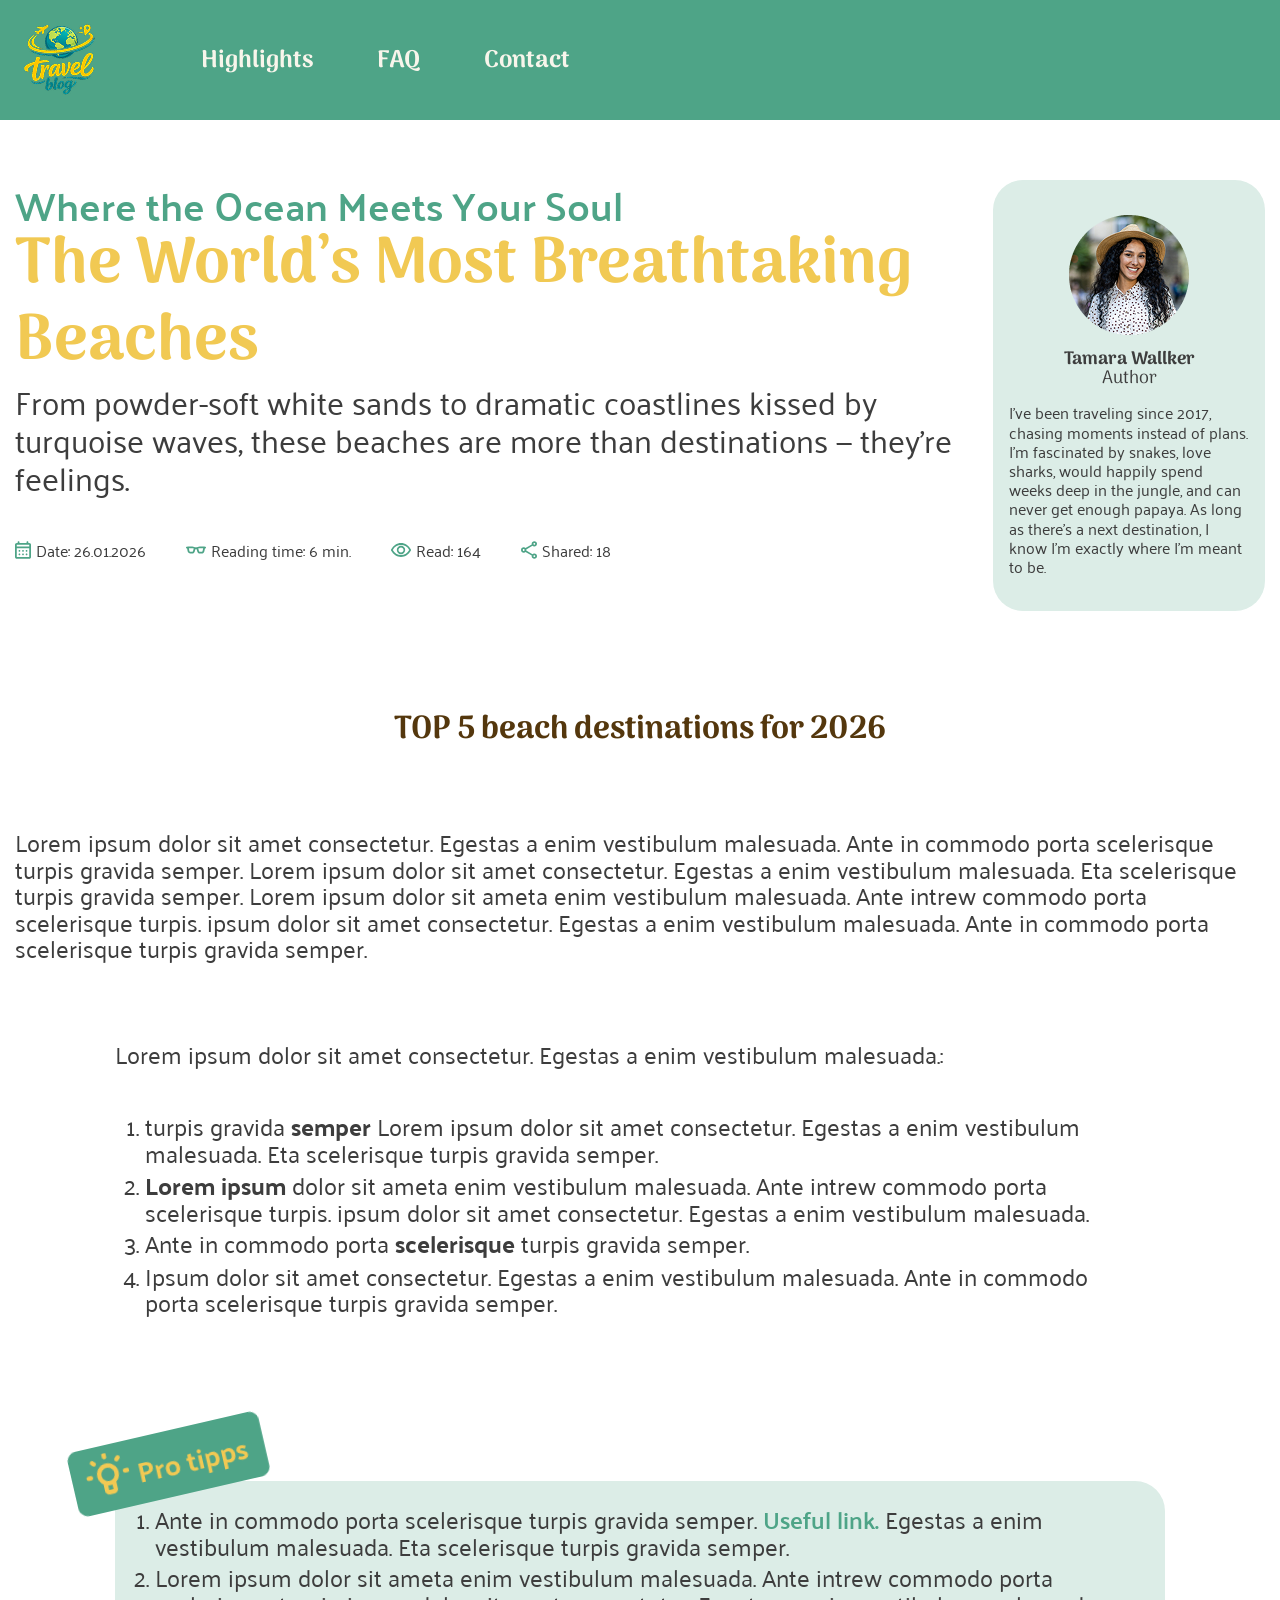
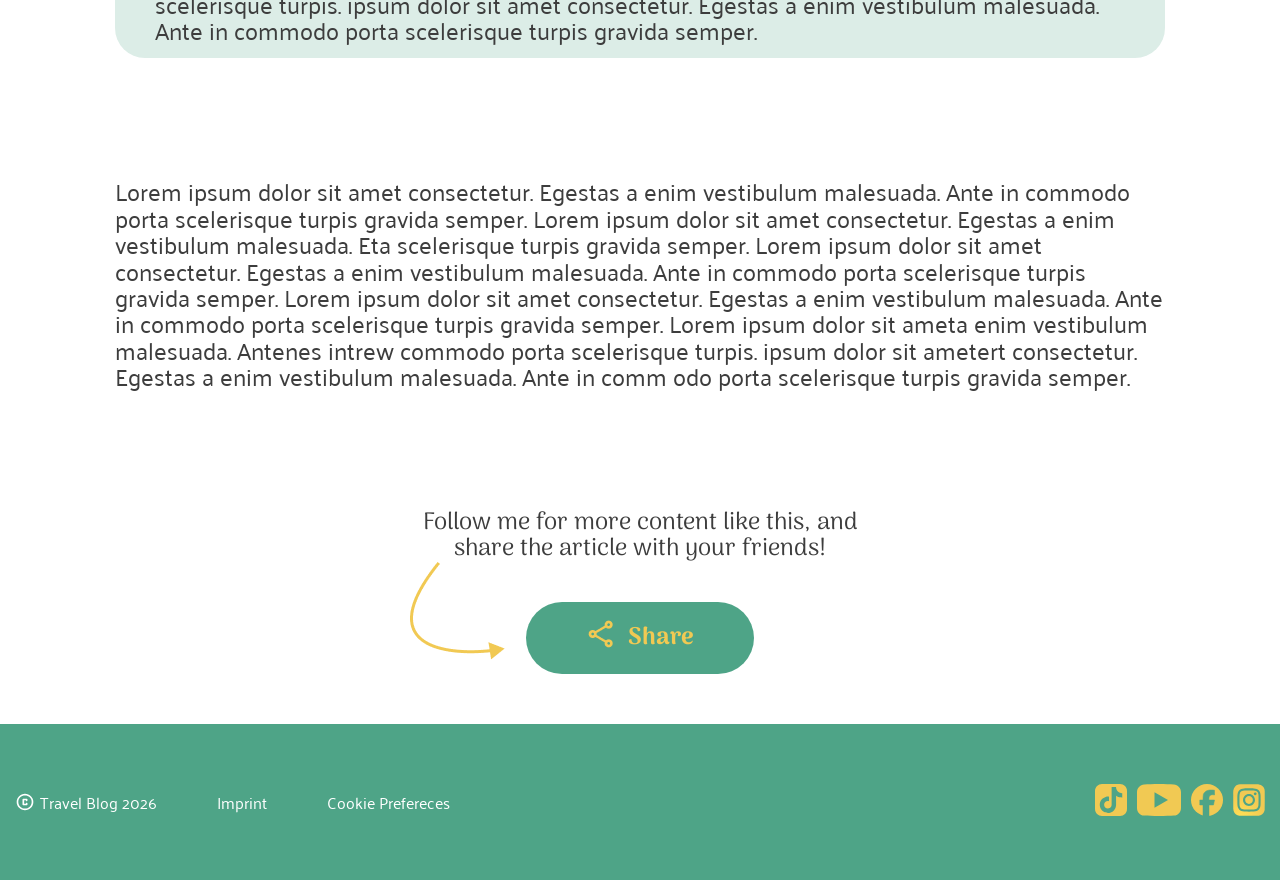
==== commit 109fba61: "letzten anpassungen" ====
--- a/article-01.html
+++ b/article-01.html
@@ -19,10 +19,9 @@
             <a href="index.html"><img class="logo" src="./assets/img/logo-travel-blog.png" alt="Travel Blog logo"></a>
             <nav>
                 <ul>
-                    <li><a href="">Highlights</a></li>
-                    <li><a href="">FAQ</a></li>
-                    <li><a href="">Contact</a></li>
-                    <li><a href="">Contact</a></li>
+                    <li><a href="/#Highlights">Highlights</a></li>
+                    <li><a href="/#faq">FAQ</a></li>
+                    <li><a href="/#contact">Contact</a></li>
                 </ul>
             </nav>
 
--- a/css/general.css
+++ b/css/general.css
@@ -5,6 +5,7 @@
   color: inherit;
   font-size: inherit;
   margin: 0px;
+  scroll-behavior: smooth;
 }
 
 .content {
@@ -33,7 +34,6 @@
   line-height: 110%;
 }
 
-
 #homepage h1 {
   font-family: var(--font-heading-article);
   font-weight: 700;
@@ -48,7 +48,6 @@
   color: var(--primary-color);
   margin-bottom: 36px;
 }
-
 
 h1 {
   font-family: var(--font-heading-article);
@@ -66,8 +65,6 @@
   line-height: 120%;
 }
 
-
-
 h3 {
   font-family: var(--font-heading-article);
   font-style: normal;
@@ -78,43 +75,48 @@
   margin-bottom: 36px;
 }
 
+.icon-headline {
+  display: flex;
+  align-items: center;
+  justify-content: center;
+}
+
 .primary-button {
   a {
     font-family: var(--font-heading-article);
     color: var(--primary-color);
     background-color: var(--secondary-color);
     border-radius: 40px;
-    padding:16px 60px;
+    padding: 16px 60px;
     text-decoration: none;
     font-weight: 600;
     transition: all 0.5s;
   }
-  a:hover{
-    text-shadow:var(--shadow-md);
+  a:hover {
+    text-shadow: var(--shadow-md);
     box-shadow: var(--shadow-md);
   }
 }
-
 
 .primary-button-outline {
   a {
     font-family: var(--font-heading-article);
     color: var(--text-color);
-    background:transparent;
+    background: transparent;
     border-radius: 40px;
-    border:1px solid #3D3D3D;
-    padding:16px 60px;
+    border: 1px solid #3d3d3d;
+    padding: 16px 60px;
     text-decoration: none;
     font-weight: 600;
     transition: all 0.5s;
   }
-  a:hover{
-    text-shadow:var(--shadow-md);
+  a:hover {
+    text-shadow: var(--shadow-md);
     box-shadow: var(--shadow-md);
   }
 }
 
-a.text-button{
+a.text-button {
   font-weight: 600;
   color: var(--primary-color);
   text-decoration: none;
@@ -126,50 +128,35 @@
     color: var(--secondary-color);
     background-color: var(--primary-color);
     border-radius: 40px;
-    padding:16px 60px;
+    padding: 16px 60px;
     text-decoration: none;
     font-weight: 600;
     transition: all 0.5s;
   }
-  a:hover{
-    text-shadow:var(--shadow-md);
+  a:hover {
+    text-shadow: var(--shadow-md);
     box-shadow: var(--shadow-md);
   }
 }
 
-
 /* Desktop */
 @media screen and (min-width: 1280px) {
-
 }
-
-
 
 /* Laptop */
 @media screen and (max-width: 1279px) {
-
-  
 }
 
 /* Tablet */
 @media screen and (max-width: 768px) {
-    h1{
-        font-size: 40px;
-    }
-    h2{
-        font-size: 40px;
-    }
-
+  h1 {
+    font-size: 40px;
+  }
+  h2 {
+    font-size: 40px;
+  }
 }
-
 
 /* Smartphone */
 @media screen and (max-width: 480px) {
-
-   
-
 }
-
-
-
-
--- a/css/style.css
+++ b/css/style.css
@@ -80,6 +80,9 @@
       padding-left: 100px;
       width: 425px;
       z-index: 2;
+    }
+    h1 {
+      color: var(--primary-color);
     }
 
     p {
@@ -134,17 +137,12 @@
     transform: rotate(360deg);
   }
 }
-
-/* #endregion */
-
-
-
 .highlights-section {
   text-align: center;
   padding: 100px 0px;
 
   p {
-    padding: 0px 100px 100px 100px;
+    padding: 0px 100px 0px 100px;
   }
 
   .headline-rocket::before {
@@ -156,103 +154,137 @@
     color: var(--secondary-color);
   }
 }
+/* #endregion */
 
 /* #region Slider */
 
-.slider-radio {
-  width: 99%;
-  height: 529px;
+.slider_a {
+  position: relative;
+  width: 100%;
+  height: 533px;
   display: flex;
   justify-content: center;
   align-items: flex-end;
+  overflow: hidden;
   flex-direction: row;
-  overflow: hidden;
-  border-top-right-radius: 80px;
-
-  input {
-    z-index: 2;
-    margin: 0px 5px 20px 5px;
-  }
-
-  input[type="radio"] {
-    transform: scale(1.5);
-    border: none;
-  }
-
-  .slider-contentbox {
-    backdrop-filter: blur(20px);
-    width: 70%;
-    margin: 50px;
-    padding: 20px;
-    color: #fff;
-    text-align: left;
-
-    .hightlights-slider-headline {
-      font-family: var(--font-heading);
-      font-size: var(--font-size-h2);
-      line-height: 100%;
-      padding: 20px;
-    }
-    p {
-      padding: 0px 20px;
-    }
-  }
-}
-.slider-radio-wrapper {
-  width: 100%;
+  border-top-right-radius: 50px;
+  margin: 50px 0px;
+}
+
+.slider_a input {
+  z-index: 2;
+  margin: 50px 2px;
+}
+
+.slider_a_wrapper {
+  z-index: 1;
+  width: 400%;
   height: 100%;
   position: absolute;
+  display: flex;
+  transition: all 1s ease-in-out;
   left: 0px;
-  display: flex;
-  transition: all 1s ease-in-out;
-  opacity: 0;
-}
-
-.slider-radio input[value="one"]:checked ~ .slider-radio-wrapper {
-  opacity: 1;
-}
-
-.slider-radio input[value="two"]:checked ~ .slider-radio-wrapper {
-  opacity: 1;
-}
-
-.slider-radio input[value="three"]:checked ~ .slider-radio-wrapper {
-  opacity: 1;
-}
-
-.slider-radio input[value="four"]:checked ~ .slider-radio-wrapper {
-  opacity: 1;
-}
-
-.slider-radio-element {
-  width: 100%;
+}
+
+.slider_a_element {
+  width: calc(100% / 4);
   height: 100%;
-  position: absolute;
-}
-
-.element-one {
+}
+
+.element_one {
   background: url(../assets/img/top-beach-destinations-1.jpg) no-repeat center
     center / cover;
 }
 
-.element-two {
+.element_two {
   background: url(../assets/img/top-beach-destinations-2.jpg) no-repeat center
     center / cover;
 }
 
-.element-three {
+.element_three {
   background: url(../assets/img/top-beach-destinations-3.jpg) no-repeat center
     center / cover;
 }
 
-.element-four {
+.element_four {
   background: url(../assets/img/top-beach-destinations-4.jpg) no-repeat center
     center / cover;
 }
 
+.slider_a input[value="one"]:checked ~ .slider_a_wrapper {
+  transform: translateX(0);
+}
+
+.slider_a input[value="two"]:checked ~ .slider_a_wrapper {
+  transform: translateX(-25%);
+}
+
+.slider_a input[value="three"]:checked ~ .slider_a_wrapper {
+  transform: translateX(-50%);
+}
+.slider_a input[value="four"]:checked ~ .slider_a_wrapper {
+  transform: translateX(-75%);
+}
+
+.slider_a input[type="radio"] {
+  /* Add if not using autoprefixer */
+  -webkit-appearance: none;
+  appearance: none;
+  /* For iOS < 15 to remove gradient background */
+  background-color: #fff;
+  /* Not removed via appearance */
+  margin: 0;
+}
+
+.slider_a input[type="radio"] {
+  appearance: none;
+  background-color: #fff;
+  font: inherit;
+  color: currentColor;
+  width: 28px;
+  height: 28px;
+  border: 0;
+  border-radius: 50%;
+  margin: 30px 5px;
+  transition: all 0.2s ease-in-out;
+}
+
+.slider_a input[type="radio"]:checked {
+  background-color: var(--secondary-color);
+  width: 38px;
+  border-radius: 30px;
+}
+
+.slider-content {
+  backdrop-filter: blur(20px);
+  width: 70%;
+  margin: 5% 25% 5% 5%;
+  padding: 30px;
+}
+
+.slider-content h4 {
+  font-family: var(--font-heading);
+  font-size: var(--font-size-h2);
+  color: #fff;
+  font-weight: 600;
+  line-height: 100%;
+  margin-bottom: 10px;
+}
+
+.slider-content p {
+  color: #fff;
+  font-size: var(--font-size-lg);
+  line-height: 110%;
+  font-weight: 400;
+}
+
 /* #endregion */
 
 /* #region FAQ */
+
+.faq-section {
+  padding-top: 60px;
+}
 
 .headline-question::before {
   content: url("../assets/icons/icon-faq.png");
@@ -266,7 +298,6 @@
   text-align: center;
 }
 
-/* Accordion*/
 .accordion {
   width: 100%;
   border-radius: 15px;
@@ -343,7 +374,7 @@
 }
 
 .headline-contact::before {
-  content: url("../assets/icons/person-pin.png");
+  content: url("../assets/icons/person_pin.png");
   display: inline-block;
   width: 40px;
   height: 40px;
@@ -561,6 +592,7 @@
 
 /* #endregion */
 
+/* #region Top Beaches  */
 .top-beaches {
   margin-top: 100px;
 }
@@ -610,6 +642,7 @@
   margin-right: 10px;
   fill: var(--secondary-color);
 }
+/* #endregion */
 
 /* #region follow-me */
 
@@ -681,6 +714,35 @@
 
 /* #endregion */
 
+/* #regio article 3 */
+
+.graph-box {
+  display: flex;
+  justify-content: center;
+  width: 100%;
+  flex-direction: row;
+  gap: 50px;
+}
+
+.graph-box p {
+  margin: 0px;
+}
+
+.graph-box h3 {
+  margin-top: 50px;
+}
+
+.graph-box img {
+  margin-top: 30px;
+  border-radius: 53px;
+  box-shadow: var(--shadow-md);
+  max-width: 100%;
+}
+
+.graph-box-half {
+  width: 50%;
+}
+
 /* responsive menu */
 
 .mobile-menu {
@@ -813,6 +875,21 @@
       align-items: flex-end;
       gap: 16px;
     }
+  }
+
+  .beaches-list {
+    padding: 0px 10px;
+  }
+  .graph-box {
+    flex-direction: column;
+  }
+  .graph-box-half {
+    width: 100%;
+  }
+
+  .autorenbox {
+    width: 100%;
+    flex-basis: auto;
   }
 }
 
@@ -891,9 +968,23 @@
   .article-feature {
     gap: 10px;
   }
-  .autorenbox {
-    width: 100%;
-    flex-basis: auto;
+
+  .slider-content {
+    width: 90%;
+    margin: 5%;
+    padding: 30px;
+  }
+
+  .slider-content h4 {
+    font-size: var(--font-size-lg);
+  }
+
+  .slider-content p {
+    font-size: 20px;
+  }
+  .pro-tipps .pro-badge {
+    top: -65px;
+    left: 0px;
   }
 }
 
